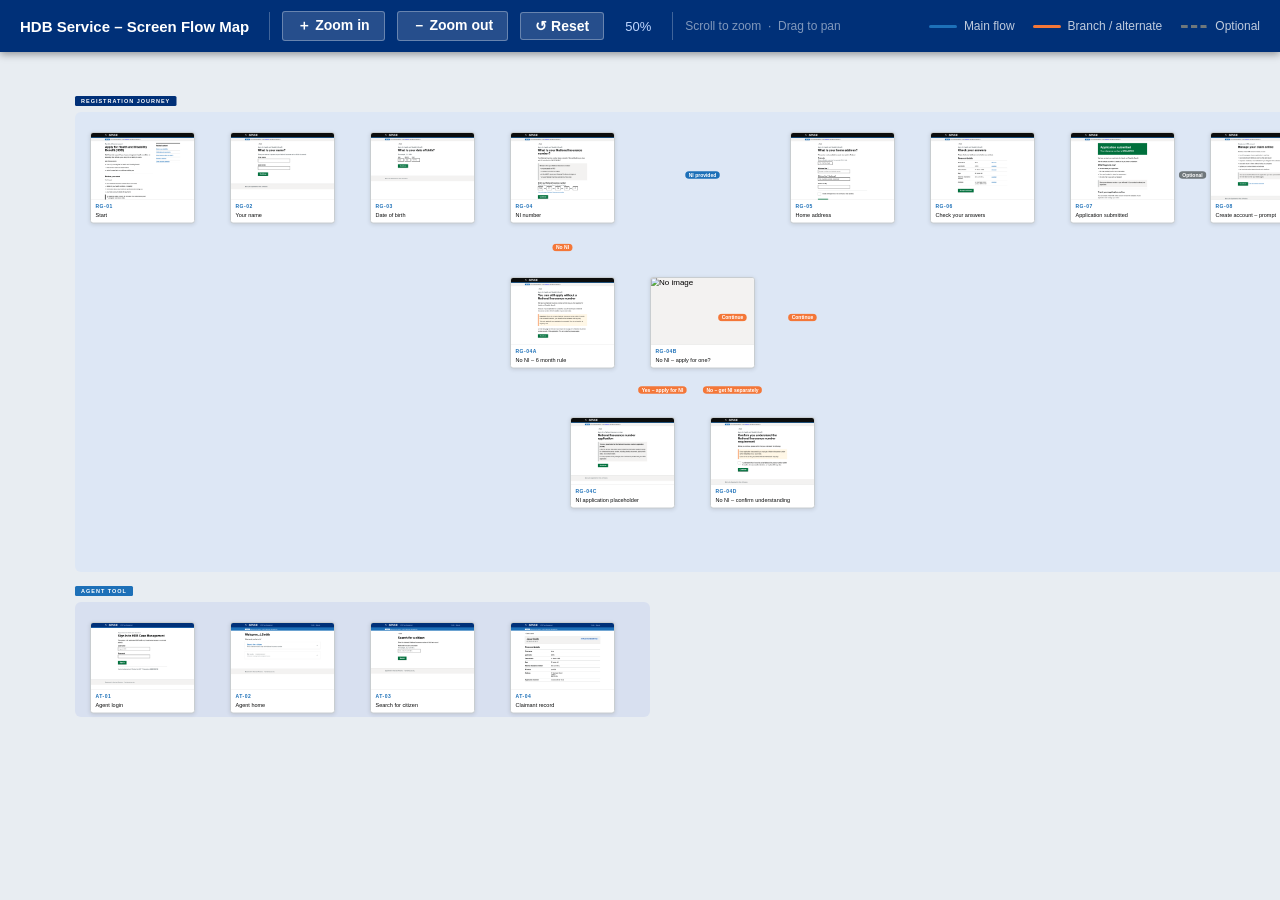
==== flow-map.html @ 58eadb7f "Add interactive screen flow map with zoom and pan" ====
<!DOCTYPE html>
<html lang="en">
<head>
<meta charset="UTF-8">
<title>HDB Service – Screen Flow Map</title>
<style>
* { box-sizing: border-box; margin: 0; padding: 0; }
body { background: #e8edf2; font-family: 'Segoe UI', Arial, sans-serif; overflow: hidden; height: 100vh; }

#toolbar {
  position: fixed; top: 0; left: 0; right: 0; z-index: 100;
  background: #003078; color: white; padding: 8px 20px;
  display: flex; align-items: center; gap: 12px;
  box-shadow: 0 2px 8px rgba(0,0,0,0.4); height: 52px;
}
#toolbar h1 { font-size: 15px; font-weight: 700; color: white; margin-right: 8px; white-space: nowrap; }
.tb-sep { width: 1px; height: 28px; background: rgba(255,255,255,0.25); flex-shrink: 0; }
.tb-btn {
  background: rgba(255,255,255,0.15); color: white; border: 1px solid rgba(255,255,255,0.3);
  padding: 5px 14px; font-size: 14px; font-weight: 700; cursor: pointer; border-radius: 3px;
  white-space: nowrap;
}
.tb-btn:hover { background: rgba(255,255,255,0.28); }
#zoom-level { font-size: 13px; color: #bfd7ff; min-width: 44px; text-align: center; }
.tb-hint { font-size: 12px; color: rgba(255,255,255,0.5); white-space: nowrap; }
#legend { display: flex; align-items: center; gap: 18px; margin-left: auto; flex-shrink: 0; }
.leg { display: flex; align-items: center; gap: 7px; font-size: 12px; color: rgba(255,255,255,0.75); white-space: nowrap; }
.leg-line { width: 28px; height: 3px; border-radius: 2px; }

#viewport {
  position: fixed; top: 52px; left: 0; right: 0; bottom: 0;
  overflow: hidden; cursor: grab; user-select: none;
}
#viewport.dragging { cursor: grabbing; }
#canvas { position: absolute; transform-origin: 0 0; }

.section-bg {
  position: absolute; border-radius: 12px;
}
.section-label {
  position: absolute; font-size: 11px; font-weight: 700;
  text-transform: uppercase; letter-spacing: 2px;
  color: white; padding: 4px 12px; border-radius: 3px;
}

.card {
  position: absolute; width: 210px;
  background: white; border: 2px solid #c8cdd0; border-radius: 6px;
  overflow: hidden; box-shadow: 0 2px 8px rgba(0,0,0,0.12);
  transition: border-color 0.15s, box-shadow 0.15s;
}
.card:hover { border-color: #1d70b8; box-shadow: 0 4px 20px rgba(29,112,184,0.3); z-index: 20; }
.card img {
  width: 100%; height: 134px;
  object-fit: cover; object-position: top; display: block;
  border-bottom: 1px solid #e8e8e8; background: #f3f2f1;
}
.card-label { padding: 7px 9px; }
.card-code { font-size: 10px; font-weight: 700; color: #1d70b8; text-transform: uppercase; letter-spacing: 1px; display: block; margin-bottom: 2px; }
.card-name { font-size: 11px; color: #0b0c0c; line-height: 1.35; }

.arrow-tag {
  position: absolute; font-size: 10px; font-weight: 700; color: white;
  padding: 2px 7px; border-radius: 10px; white-space: nowrap;
  pointer-events: none; transform: translate(-50%, -50%);
}
</style>
</head>
<body>

<div id="toolbar">
  <h1>HDB Service – Screen Flow Map</h1>
  <div class="tb-sep"></div>
  <button class="tb-btn" onclick="adjustZoom(0.12)">＋ Zoom in</button>
  <button class="tb-btn" onclick="adjustZoom(-0.12)">－ Zoom out</button>
  <button class="tb-btn" onclick="resetView()">↺ Reset</button>
  <span id="zoom-level">50%</span>
  <div class="tb-sep"></div>
  <span class="tb-hint">Scroll to zoom &nbsp;·&nbsp; Drag to pan</span>
  <div id="legend">
    <div class="leg"><div class="leg-line" style="background:#1d70b8"></div> Main flow</div>
    <div class="leg"><div class="leg-line" style="background:#f47738"></div> Branch / alternate</div>
    <div class="leg"><div class="leg-line" style="border-top:3px dashed #6f777b; height:0; width:28px"></div> Optional</div>
  </div>
</div>

<div id="viewport">
  <div id="canvas">
    <svg id="svg" style="position:absolute;top:0;left:0;overflow:visible;pointer-events:none;">
      <defs>
        <marker id="m-blue"   markerWidth="9" markerHeight="9" refX="7" refY="3.5" orient="auto"><path d="M0,0 L0,7 L9,3.5 z" fill="#1d70b8"/></marker>
        <marker id="m-orange" markerWidth="9" markerHeight="9" refX="7" refY="3.5" orient="auto"><path d="M0,0 L0,7 L9,3.5 z" fill="#f47738"/></marker>
        <marker id="m-grey"   markerWidth="9" markerHeight="9" refX="7" refY="3.5" orient="auto"><path d="M0,0 L0,7 L9,3.5 z" fill="#6f777b"/></marker>
      </defs>
    </svg>
  </div>
</div>

<script>
// ── Card dimensions ───────────────────────────────────────────────
const CW = 210, CH = 172;

// ── Screen definitions ────────────────────────────────────────────
// file: exact filename stem (code + ' – ' + label)
const S = {
  'RG-01':  { x:60,   y:100,  file:'RG-01 – Start',                          code:'RG-01',  name:'Start' },
  'RG-02':  { x:340,  y:100,  file:'RG-02 – Your name',                      code:'RG-02',  name:'Your name' },
  'RG-03':  { x:620,  y:100,  file:'RG-03 – Date of birth',                  code:'RG-03',  name:'Date of birth' },
  'RG-04':  { x:900,  y:100,  file:'RG-04 – NI number',                      code:'RG-04',  name:'NI number' },
  'RG-05':  { x:1460, y:100,  file:'RG-05 – Home address',                   code:'RG-05',  name:'Home address' },
  'RG-06':  { x:1740, y:100,  file:'RG-06 – Check your answers',             code:'RG-06',  name:'Check your answers' },
  'RG-07':  { x:2020, y:100,  file:'RG-07 – Application submitted',          code:'RG-07',  name:'Application submitted' },
  'RG-08':  { x:2300, y:100,  file:'RG-08 – Create account – prompt',        code:'RG-08',  name:'Create account – prompt' },
  'RG-09':  { x:2580, y:100,  file:'RG-09 – Create account – email',         code:'RG-09',  name:'Create account – email' },
  'RG-10':  { x:2860, y:100,  file:'RG-10 – Create account – password',      code:'RG-10',  name:'Create account – password' },
  'RG-11':  { x:3140, y:100,  file:'RG-11 – Create account – passkey',       code:'RG-11',  name:'Create account – passkey' },
  'RG-12':  { x:3420, y:100,  file:'RG-12 – Account created',                code:'RG-12',  name:'Account created' },
  // No NI branch
  'RG-04a': { x:900,  y:390,  file:'RG-04a – No NI – 6 month rule',          code:'RG-04a', name:'No NI – 6 month rule' },
  'RG-04b': { x:1180, y:390,  file:'RG-04b – No NI – apply for one?',        code:'RG-04b', name:'No NI – apply for one?' },
  'RG-04c': { x:1020, y:670,  file:'RG-04c – NI application placeholder',    code:'RG-04c', name:'NI application placeholder' },
  'RG-04d': { x:1300, y:670,  file:'RG-04d – No NI – confirm understanding', code:'RG-04d', name:'No NI – confirm understanding' },
  // Agent tool
  'AT-01':  { x:60,   y:1080, file:'AT-01 – Agent login',                    code:'AT-01',  name:'Agent login' },
  'AT-02':  { x:340,  y:1080, file:'AT-02 – Agent home',                     code:'AT-02',  name:'Agent home' },
  'AT-03':  { x:620,  y:1080, file:'AT-03 – Search for citizen',             code:'AT-03',  name:'Search for citizen' },
  'AT-04':  { x:900,  y:1080, file:'AT-04 – Claimant record',                code:'AT-04',  name:'Claimant record' },
};

// ── Arrows [from, to, type, label] ────────────────────────────────
// type: 'main' | 'branch' | 'optional'
const ARROWS = [
  ['RG-01','RG-02','main'],
  ['RG-02','RG-03','main'],
  ['RG-03','RG-04','main'],
  ['RG-04','RG-05','main','NI provided'],
  ['RG-05','RG-06','main'],
  ['RG-06','RG-07','main'],
  ['RG-07','RG-08','optional','Optional'],
  ['RG-08','RG-09','main'],
  ['RG-09','RG-10','main'],
  ['RG-10','RG-11','main'],
  ['RG-11','RG-12','main'],
  ['RG-11','RG-12','optional','Skip passkey'],
  // No NI branch
  ['RG-04','RG-04a','branch','No NI'],
  ['RG-04a','RG-04b','branch'],
  ['RG-04b','RG-04c','branch','Yes – apply for NI'],
  ['RG-04b','RG-04d','branch','No – get NI separately'],
  ['RG-04c','RG-05','branch','Continue'],
  ['RG-04d','RG-05','branch','Continue'],
  // Agent tool
  ['AT-01','AT-02','main'],
  ['AT-02','AT-03','main'],
  ['AT-03','AT-04','main'],
];

// ── Build canvas ──────────────────────────────────────────────────
const canvas = document.getElementById('canvas');
const svg    = document.getElementById('svg');

// Section backgrounds
function sectionBg(x, y, w, h, col, opacity) {
  const d = document.createElement('div');
  d.className = 'section-bg';
  d.style.cssText = `left:${x}px;top:${y}px;width:${w}px;height:${h}px;background:${col};opacity:${opacity}`;
  canvas.appendChild(d);
}
sectionBg(30, 60, 3660, 920, '#dde7f5', 1);
sectionBg(30, 1040, 1150, 230, '#d8e0f0', 1);

// Section labels
function sectionLabel(x, y, text, bg) {
  const d = document.createElement('div');
  d.className = 'section-label';
  d.style.cssText = `left:${x}px;top:${y}px;background:${bg}`;
  d.textContent = text;
  canvas.appendChild(d);
}
sectionLabel(30, 28, 'Registration Journey', '#003078');
sectionLabel(30, 1008, 'Agent Tool', '#1d70b8');

// Screen cards
Object.values(S).forEach(s => {
  const card = document.createElement('div');
  card.className = 'card';
  card.style.cssText = `left:${s.x}px;top:${s.y}px`;
  card.innerHTML = `
    <img src="screens/${s.file}.png" alt="${s.code}"
         onerror="this.style.cssText='height:134px;background:#f3f2f1;display:flex;align-items:center;justify-content:center';this.alt='No image'">
    <div class="card-label">
      <span class="card-code">${s.code}</span>
      <span class="card-name">${s.name}</span>
    </div>`;
  canvas.appendChild(card);
});

// ── Arrows ────────────────────────────────────────────────────────
function edge(id, side) {
  const s = S[id];
  switch(side) {
    case 'r': return [s.x + CW,     s.y + CH/2];
    case 'l': return [s.x,          s.y + CH/2];
    case 'b': return [s.x + CW/2,   s.y + CH  ];
    case 't': return [s.x + CW/2,   s.y       ];
  }
}

function bestEdges(a, b) {
  const sa = S[a], sb = S[b];
  const dx = (sb.x + CW/2) - (sa.x + CW/2);
  const dy = (sb.y + CH/2) - (sa.y + CH/2);
  if (Math.abs(dx) >= Math.abs(dy)) {
    return dx >= 0 ? [edge(a,'r'), edge(b,'l')] : [edge(a,'l'), edge(b,'r')];
  } else {
    return dy >= 0 ? [edge(a,'b'), edge(b,'t')] : [edge(a,'t'), edge(b,'b')];
  }
}

function drawArrow(fromId, toId, type, label) {
  const col    = type === 'main' ? '#1d70b8' : type === 'branch' ? '#f47738' : '#6f777b';
  const marker = type === 'main' ? 'm-blue'  : type === 'branch' ? 'm-orange' : 'm-grey';
  const dash   = type === 'main' ? 'none' : '7,4';
  const sw     = type === 'main' ? 2.5 : 2;

  const [[x1,y1],[x2,y2]] = bestEdges(fromId, toId);
  const adx = x2-x1, ady = y2-y1;
  let cpx1,cpy1,cpx2,cpy2;
  if (Math.abs(adx) >= Math.abs(ady)) {
    const off = Math.abs(adx)*0.45;
    cpx1=x1+(adx>0?off:-off); cpy1=y1;
    cpx2=x2-(adx>0?off:-off); cpy2=y2;
  } else {
    const off = Math.abs(ady)*0.45;
    cpx1=x1; cpy1=y1+(ady>0?off:-off);
    cpx2=x2; cpy2=y2-(ady>0?off:-off);
  }

  const path = document.createElementNS('http://www.w3.org/2000/svg','path');
  path.setAttribute('d',`M${x1},${y1} C${cpx1},${cpy1} ${cpx2},${cpy2} ${x2},${y2}`);
  path.setAttribute('stroke', col);
  path.setAttribute('stroke-width', sw);
  path.setAttribute('stroke-dasharray', dash);
  path.setAttribute('fill','none');
  path.setAttribute('marker-end',`url(#${marker})`);
  svg.appendChild(path);

  if (label) {
    const mx = (x1+x2)/2 + (cpx1+cpx2)/2;
    const my = (y1+y2)/2 + (cpy1+cpy2)/2;
    const tag = document.createElement('div');
    tag.className = 'arrow-tag';
    tag.style.cssText = `left:${mx/2}px;top:${my/2}px;background:${col}`;
    tag.textContent = label;
    canvas.appendChild(tag);
  }
}

ARROWS.forEach(([f,t,type,lbl]) => drawArrow(f,t,type,lbl));

// Size the SVG
const maxX = Math.max(...Object.values(S).map(s => s.x + CW)) + 80;
const maxY = Math.max(...Object.values(S).map(s => s.y + CH)) + 80;
svg.setAttribute('width', maxX); svg.setAttribute('height', maxY);
canvas.style.width  = maxX + 'px';
canvas.style.height = maxY + 'px';

// ── Pan & Zoom ────────────────────────────────────────────────────
const vp = document.getElementById('viewport');
let scale=0.5, tx=60, ty=30, dragging=false, lx=0, ly=0;

function applyT() {
  canvas.style.transform = `translate(${tx}px,${ty}px) scale(${scale})`;
  document.getElementById('zoom-level').textContent = Math.round(scale*100)+'%';
}
function adjustZoom(d) {
  scale = Math.min(2.5, Math.max(0.1, scale+d));
  applyT();
}
function resetView() { scale=0.5; tx=60; ty=30; applyT(); }

vp.addEventListener('wheel', e => {
  e.preventDefault();
  const d = e.deltaY > 0 ? -0.1 : 0.1;
  const r = vp.getBoundingClientRect();
  const mx = e.clientX-r.left, my = e.clientY-r.top;
  const ns = Math.min(2.5, Math.max(0.1, scale+d));
  tx = mx - (mx-tx)*(ns/scale);
  ty = my - (my-ty)*(ns/scale);
  scale = ns; applyT();
}, {passive:false});

vp.addEventListener('mousedown', e => { dragging=true; lx=e.clientX; ly=e.clientY; vp.classList.add('dragging'); });
window.addEventListener('mousemove', e => { if(!dragging) return; tx+=e.clientX-lx; ty+=e.clientY-ly; lx=e.clientX; ly=e.clientY; applyT(); });
window.addEventListener('mouseup', () => { dragging=false; vp.classList.remove('dragging'); });

applyT();
</script>
</body>
</html>
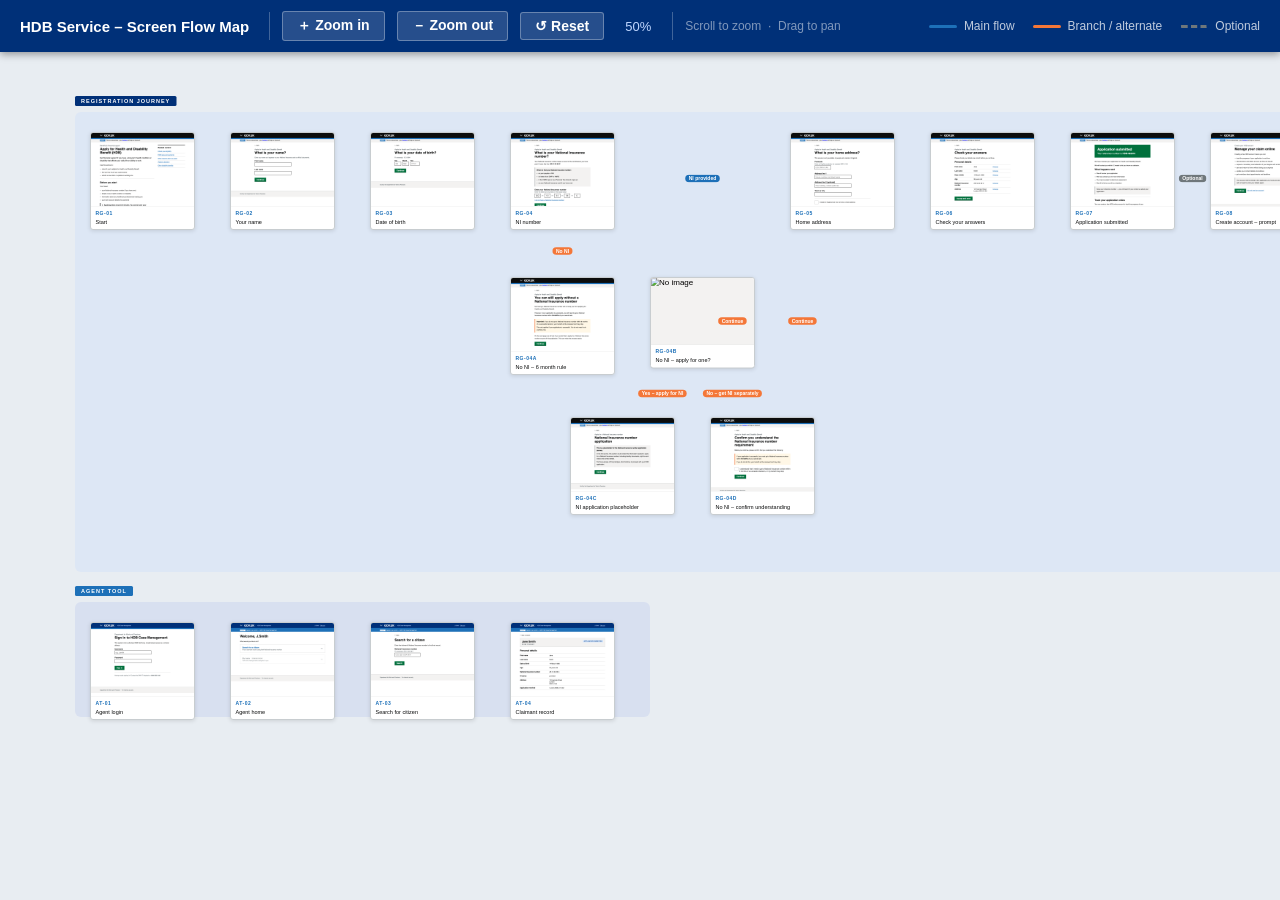
==== commit 318d486a: "Fix screenshots to viewport size so full screen is visible in flow map" ====
--- a/flow-map.html
+++ b/flow-map.html
@@ -51,7 +51,7 @@
 }
 .card:hover { border-color: #1d70b8; box-shadow: 0 4px 20px rgba(29,112,184,0.3); z-index: 20; }
 .card img {
-  width: 100%; height: 134px;
+  width: 100%; height: 147px;
   object-fit: cover; object-position: top; display: block;
   border-bottom: 1px solid #e8e8e8; background: #f3f2f1;
 }
@@ -98,7 +98,7 @@
 
 <script>
 // ── Card dimensions ───────────────────────────────────────────────
-const CW = 210, CH = 172;
+const CW = 210, CH = 185;
 
 // ── Screen definitions ────────────────────────────────────────────
 // file: exact filename stem (code + ' – ' + label)
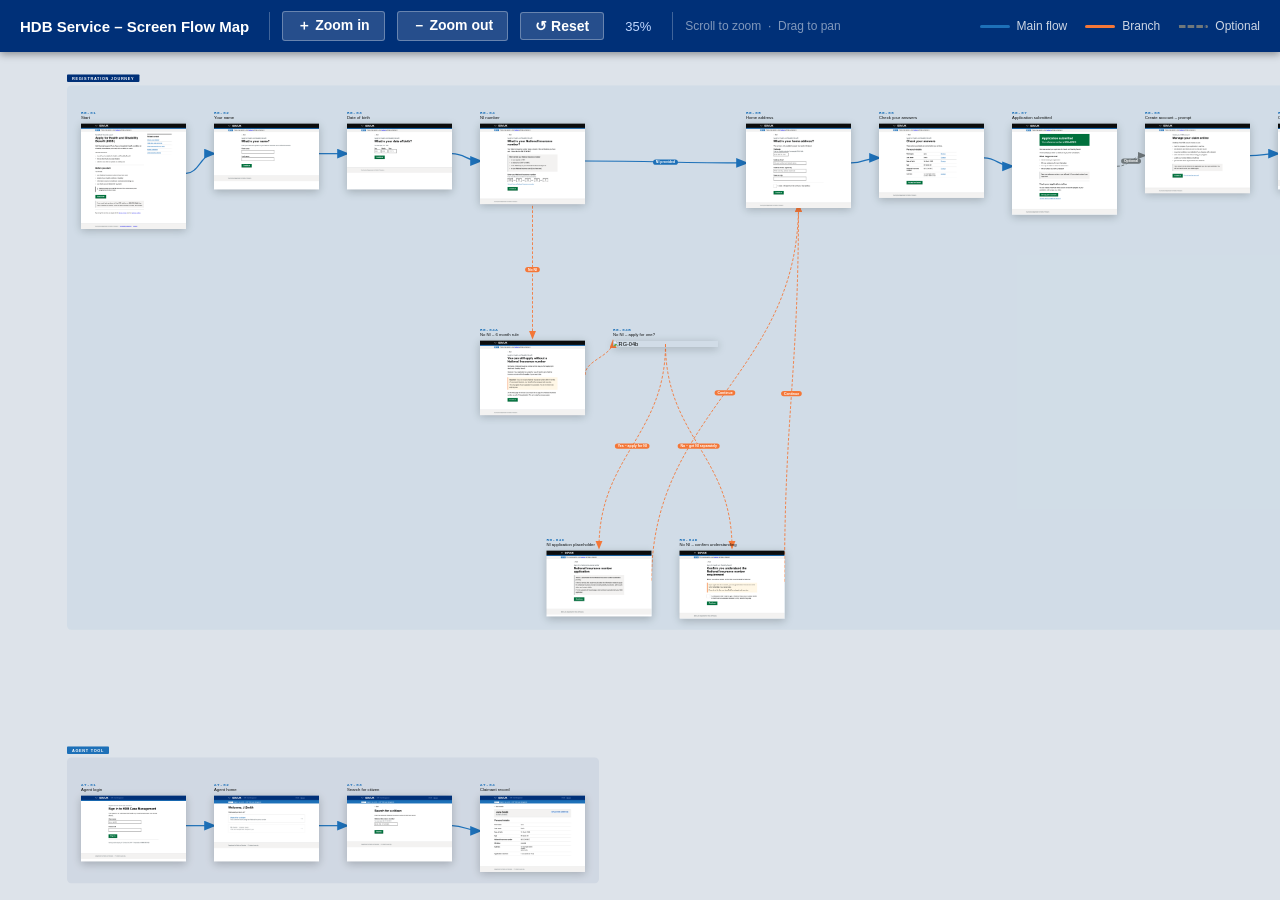
==== commit b4b91fb3: "Redesign flow map: full-page screenshots, no card borders, code label above image, thicker arrows" ====
--- a/flow-map.html
+++ b/flow-map.html
@@ -5,27 +5,29 @@
 <title>HDB Service – Screen Flow Map</title>
 <style>
 * { box-sizing: border-box; margin: 0; padding: 0; }
-body { background: #e8edf2; font-family: 'Segoe UI', Arial, sans-serif; overflow: hidden; height: 100vh; }
+body { background: #dde3ea; font-family: 'Segoe UI', Arial, sans-serif; overflow: hidden; height: 100vh; }
 
 #toolbar {
   position: fixed; top: 0; left: 0; right: 0; z-index: 100;
   background: #003078; color: white; padding: 8px 20px;
-  display: flex; align-items: center; gap: 12px;
-  box-shadow: 0 2px 8px rgba(0,0,0,0.4); height: 52px;
+  display: flex; align-items: center; gap: 12px; height: 52px;
+  box-shadow: 0 2px 8px rgba(0,0,0,0.4);
 }
 #toolbar h1 { font-size: 15px; font-weight: 700; color: white; margin-right: 8px; white-space: nowrap; }
 .tb-sep { width: 1px; height: 28px; background: rgba(255,255,255,0.25); flex-shrink: 0; }
 .tb-btn {
-  background: rgba(255,255,255,0.15); color: white; border: 1px solid rgba(255,255,255,0.3);
-  padding: 5px 14px; font-size: 14px; font-weight: 700; cursor: pointer; border-radius: 3px;
-  white-space: nowrap;
+  background: rgba(255,255,255,0.15); color: white;
+  border: 1px solid rgba(255,255,255,0.3);
+  padding: 5px 14px; font-size: 14px; font-weight: 700;
+  cursor: pointer; border-radius: 3px; white-space: nowrap;
 }
 .tb-btn:hover { background: rgba(255,255,255,0.28); }
-#zoom-level { font-size: 13px; color: #bfd7ff; min-width: 44px; text-align: center; }
+#zoom-level { font-size: 13px; color: #bfd7ff; min-width: 44px; text-align:center; }
 .tb-hint { font-size: 12px; color: rgba(255,255,255,0.5); white-space: nowrap; }
+
 #legend { display: flex; align-items: center; gap: 18px; margin-left: auto; flex-shrink: 0; }
-.leg { display: flex; align-items: center; gap: 7px; font-size: 12px; color: rgba(255,255,255,0.75); white-space: nowrap; }
-.leg-line { width: 28px; height: 3px; border-radius: 2px; }
+.leg { display: flex; align-items: center; gap: 7px; font-size: 12px; color: rgba(255,255,255,0.8); white-space: nowrap; }
+.leg-line { width: 30px; height: 3px; border-radius: 2px; }
 
 #viewport {
   position: fixed; top: 52px; left: 0; right: 0; bottom: 0;
@@ -34,35 +36,44 @@
 #viewport.dragging { cursor: grabbing; }
 #canvas { position: absolute; transform-origin: 0 0; }
 
-.section-bg {
-  position: absolute; border-radius: 12px;
-}
+/* SVG arrows sit behind screens */
+#svg-arrows { position: absolute; top: 0; left: 0; pointer-events: none; overflow: visible; }
+
+/* Section labels */
 .section-label {
   position: absolute; font-size: 11px; font-weight: 700;
   text-transform: uppercase; letter-spacing: 2px;
-  color: white; padding: 4px 12px; border-radius: 3px;
-}
-
-.card {
-  position: absolute; width: 210px;
-  background: white; border: 2px solid #c8cdd0; border-radius: 6px;
-  overflow: hidden; box-shadow: 0 2px 8px rgba(0,0,0,0.12);
-  transition: border-color 0.15s, box-shadow 0.15s;
-}
-.card:hover { border-color: #1d70b8; box-shadow: 0 4px 20px rgba(29,112,184,0.3); z-index: 20; }
-.card img {
-  width: 100%; height: 147px;
-  object-fit: cover; object-position: top; display: block;
-  border-bottom: 1px solid #e8e8e8; background: #f3f2f1;
-}
-.card-label { padding: 7px 9px; }
-.card-code { font-size: 10px; font-weight: 700; color: #1d70b8; text-transform: uppercase; letter-spacing: 1px; display: block; margin-bottom: 2px; }
-.card-name { font-size: 11px; color: #0b0c0c; line-height: 1.35; }
-
+  color: white; padding: 5px 14px; border-radius: 3px;
+  white-space: nowrap;
+}
+
+/* Screen: just label + image, no border */
+.screen-wrap { position: absolute; }
+
+.screen-label {
+  margin-bottom: 8px;
+}
+.screen-code {
+  display: block; font-size: 12px; font-weight: 700;
+  color: #1d70b8; text-transform: uppercase; letter-spacing: 1.5px;
+  font-family: 'Courier New', monospace; line-height: 1.3;
+}
+.screen-name {
+  display: block; font-size: 12px; color: #0b0c0c; line-height: 1.3;
+}
+
+.screen-wrap img {
+  width: 300px; height: auto; display: block;
+  box-shadow: 0 6px 24px rgba(0,0,0,0.22);
+}
+
+/* Arrow label tags */
 .arrow-tag {
-  position: absolute; font-size: 10px; font-weight: 700; color: white;
-  padding: 2px 7px; border-radius: 10px; white-space: nowrap;
-  pointer-events: none; transform: translate(-50%, -50%);
+  position: absolute;
+  font-size: 10px; font-weight: 700; color: white;
+  padding: 2px 8px; border-radius: 10px;
+  white-space: nowrap; pointer-events: none;
+  transform: translate(-50%, -50%);
 }
 </style>
 </head>
@@ -78,58 +89,60 @@
   <div class="tb-sep"></div>
   <span class="tb-hint">Scroll to zoom &nbsp;·&nbsp; Drag to pan</span>
   <div id="legend">
-    <div class="leg"><div class="leg-line" style="background:#1d70b8"></div> Main flow</div>
-    <div class="leg"><div class="leg-line" style="background:#f47738"></div> Branch / alternate</div>
-    <div class="leg"><div class="leg-line" style="border-top:3px dashed #6f777b; height:0; width:28px"></div> Optional</div>
+    <div class="leg"><div class="leg-line" style="background:#1d70b8"></div>Main flow</div>
+    <div class="leg"><div class="leg-line" style="background:#f47738"></div>Branch</div>
+    <div class="leg"><div class="leg-line" style="border-top:3px dashed #6f777b;height:0;width:30px"></div>Optional</div>
   </div>
 </div>
 
 <div id="viewport">
   <div id="canvas">
-    <svg id="svg" style="position:absolute;top:0;left:0;overflow:visible;pointer-events:none;">
-      <defs>
-        <marker id="m-blue"   markerWidth="9" markerHeight="9" refX="7" refY="3.5" orient="auto"><path d="M0,0 L0,7 L9,3.5 z" fill="#1d70b8"/></marker>
-        <marker id="m-orange" markerWidth="9" markerHeight="9" refX="7" refY="3.5" orient="auto"><path d="M0,0 L0,7 L9,3.5 z" fill="#f47738"/></marker>
-        <marker id="m-grey"   markerWidth="9" markerHeight="9" refX="7" refY="3.5" orient="auto"><path d="M0,0 L0,7 L9,3.5 z" fill="#6f777b"/></marker>
-      </defs>
-    </svg>
+    <svg id="svg-arrows"><defs>
+      <marker id="m-blue"   markerWidth="10" markerHeight="10" refX="8" refY="4" orient="auto"><path d="M0,0 L0,8 L10,4 z" fill="#1d70b8"/></marker>
+      <marker id="m-orange" markerWidth="10" markerHeight="10" refX="8" refY="4" orient="auto"><path d="M0,0 L0,8 L10,4 z" fill="#f47738"/></marker>
+      <marker id="m-grey"   markerWidth="10" markerHeight="10" refX="8" refY="4" orient="auto"><path d="M0,0 L0,8 L10,4 z" fill="#6f777b"/></marker>
+    </defs></svg>
   </div>
 </div>
 
 <script>
-// ── Card dimensions ───────────────────────────────────────────────
-const CW = 210, CH = 185;
-
-// ── Screen definitions ────────────────────────────────────────────
-// file: exact filename stem (code + ' – ' + label)
-const S = {
-  'RG-01':  { x:60,   y:100,  file:'RG-01 – Start',                          code:'RG-01',  name:'Start' },
-  'RG-02':  { x:340,  y:100,  file:'RG-02 – Your name',                      code:'RG-02',  name:'Your name' },
-  'RG-03':  { x:620,  y:100,  file:'RG-03 – Date of birth',                  code:'RG-03',  name:'Date of birth' },
-  'RG-04':  { x:900,  y:100,  file:'RG-04 – NI number',                      code:'RG-04',  name:'NI number' },
-  'RG-05':  { x:1460, y:100,  file:'RG-05 – Home address',                   code:'RG-05',  name:'Home address' },
-  'RG-06':  { x:1740, y:100,  file:'RG-06 – Check your answers',             code:'RG-06',  name:'Check your answers' },
-  'RG-07':  { x:2020, y:100,  file:'RG-07 – Application submitted',          code:'RG-07',  name:'Application submitted' },
-  'RG-08':  { x:2300, y:100,  file:'RG-08 – Create account – prompt',        code:'RG-08',  name:'Create account – prompt' },
-  'RG-09':  { x:2580, y:100,  file:'RG-09 – Create account – email',         code:'RG-09',  name:'Create account – email' },
-  'RG-10':  { x:2860, y:100,  file:'RG-10 – Create account – password',      code:'RG-10',  name:'Create account – password' },
-  'RG-11':  { x:3140, y:100,  file:'RG-11 – Create account – passkey',       code:'RG-11',  name:'Create account – passkey' },
-  'RG-12':  { x:3420, y:100,  file:'RG-12 – Account created',                code:'RG-12',  name:'Account created' },
-  // No NI branch
-  'RG-04a': { x:900,  y:390,  file:'RG-04a – No NI – 6 month rule',          code:'RG-04a', name:'No NI – 6 month rule' },
-  'RG-04b': { x:1180, y:390,  file:'RG-04b – No NI – apply for one?',        code:'RG-04b', name:'No NI – apply for one?' },
-  'RG-04c': { x:1020, y:670,  file:'RG-04c – NI application placeholder',    code:'RG-04c', name:'NI application placeholder' },
-  'RG-04d': { x:1300, y:670,  file:'RG-04d – No NI – confirm understanding', code:'RG-04d', name:'No NI – confirm understanding' },
+const IMG_W = 300; // display width of every image
+
+// ── Screen definitions ──────────────────────────────────────────
+// x, y = top-left of the label (image starts below label)
+// file = filename stem inside /screens/
+const SCREENS = [
+  // Registration – main flow
+  { id:'RG-01',  code:'RG-01',  name:'Start',                        file:'RG-01 – Start',                          x:60,   y:80   },
+  { id:'RG-02',  code:'RG-02',  name:'Your name',                    file:'RG-02 – Your name',                      x:440,  y:80   },
+  { id:'RG-03',  code:'RG-03',  name:'Date of birth',                file:'RG-03 – Date of birth',                  x:820,  y:80   },
+  { id:'RG-04',  code:'RG-04',  name:'NI number',                    file:'RG-04 – NI number',                      x:1200, y:80   },
+  { id:'RG-05',  code:'RG-05',  name:'Home address',                 file:'RG-05 – Home address',                   x:1960, y:80   },
+  { id:'RG-06',  code:'RG-06',  name:'Check your answers',           file:'RG-06 – Check your answers',             x:2340, y:80   },
+  { id:'RG-07',  code:'RG-07',  name:'Application submitted',        file:'RG-07 – Application submitted',          x:2720, y:80   },
+  { id:'RG-08',  code:'RG-08',  name:'Create account – prompt',      file:'RG-08 – Create account – prompt',        x:3100, y:80   },
+  { id:'RG-09',  code:'RG-09',  name:'Create account – email',       file:'RG-09 – Create account – email',         x:3480, y:80   },
+  { id:'RG-10',  code:'RG-10',  name:'Create account – password',    file:'RG-10 – Create account – password',      x:3860, y:80   },
+  { id:'RG-11',  code:'RG-11',  name:'Create account – passkey',     file:'RG-11 – Create account – passkey',       x:4240, y:80   },
+  { id:'RG-12',  code:'RG-12',  name:'Account created',              file:'RG-12 – Account created',                x:4620, y:80   },
+  // No NI branch – row 1
+  { id:'RG-04a', code:'RG-04a', name:'No NI – 6 month rule',         file:'RG-04a – No NI – 6 month rule',          x:1200, y:700  },
+  { id:'RG-04b', code:'RG-04b', name:'No NI – apply for one?',       file:'RG-04b – No NI – apply for one?',        x:1580, y:700  },
+  // No NI branch – row 2
+  { id:'RG-04c', code:'RG-04c', name:'NI application placeholder',   file:'RG-04c – NI application placeholder',    x:1390, y:1300 },
+  { id:'RG-04d', code:'RG-04d', name:'No NI – confirm understanding',file:'RG-04d – No NI – confirm understanding', x:1770, y:1300 },
   // Agent tool
-  'AT-01':  { x:60,   y:1080, file:'AT-01 – Agent login',                    code:'AT-01',  name:'Agent login' },
-  'AT-02':  { x:340,  y:1080, file:'AT-02 – Agent home',                     code:'AT-02',  name:'Agent home' },
-  'AT-03':  { x:620,  y:1080, file:'AT-03 – Search for citizen',             code:'AT-03',  name:'Search for citizen' },
-  'AT-04':  { x:900,  y:1080, file:'AT-04 – Claimant record',                code:'AT-04',  name:'Claimant record' },
-};
-
-// ── Arrows [from, to, type, label] ────────────────────────────────
-// type: 'main' | 'branch' | 'optional'
+  { id:'AT-01',  code:'AT-01',  name:'Agent login',                  file:'AT-01 – Agent login',                    x:60,   y:2000 },
+  { id:'AT-02',  code:'AT-02',  name:'Agent home',                   file:'AT-02 – Agent home',                     x:440,  y:2000 },
+  { id:'AT-03',  code:'AT-03',  name:'Search for citizen',           file:'AT-03 – Search for citizen',             x:820,  y:2000 },
+  { id:'AT-04',  code:'AT-04',  name:'Claimant record',              file:'AT-04 – Claimant record',                x:1200, y:2000 },
+];
+
+// ── Arrow definitions ───────────────────────────────────────────
+// [fromId, toId, type, label, fromEdge, toEdge]
+// fromEdge/toEdge: 'l','r','t','b' — omit to auto-pick
 const ARROWS = [
+  // Main registration flow
   ['RG-01','RG-02','main'],
   ['RG-02','RG-03','main'],
   ['RG-03','RG-04','main'],
@@ -143,155 +156,208 @@
   ['RG-11','RG-12','main'],
   ['RG-11','RG-12','optional','Skip passkey'],
   // No NI branch
-  ['RG-04','RG-04a','branch','No NI'],
+  ['RG-04','RG-04a','branch','No NI','b','t'],
   ['RG-04a','RG-04b','branch'],
-  ['RG-04b','RG-04c','branch','Yes – apply for NI'],
-  ['RG-04b','RG-04d','branch','No – get NI separately'],
-  ['RG-04c','RG-05','branch','Continue'],
-  ['RG-04d','RG-05','branch','Continue'],
+  ['RG-04b','RG-04c','branch','Yes – apply for NI','b','t'],
+  ['RG-04b','RG-04d','branch','No – get NI separately','b','t'],
+  ['RG-04c','RG-05','branch','Continue','r','b'],
+  ['RG-04d','RG-05','branch','Continue','r','b'],
   // Agent tool
   ['AT-01','AT-02','main'],
   ['AT-02','AT-03','main'],
   ['AT-03','AT-04','main'],
 ];
 
-// ── Build canvas ──────────────────────────────────────────────────
+// ── Build DOM ───────────────────────────────────────────────────
 const canvas = document.getElementById('canvas');
-const svg    = document.getElementById('svg');
-
-// Section backgrounds
-function sectionBg(x, y, w, h, col, opacity) {
+const svgEl  = document.getElementById('svg-arrows');
+
+// Section backgrounds + labels
+function addBg(x, y, w, h, col) {
   const d = document.createElement('div');
-  d.className = 'section-bg';
-  d.style.cssText = `left:${x}px;top:${y}px;width:${w}px;height:${h}px;background:${col};opacity:${opacity}`;
-  canvas.appendChild(d);
-}
-sectionBg(30, 60, 3660, 920, '#dde7f5', 1);
-sectionBg(30, 1040, 1150, 230, '#d8e0f0', 1);
-
-// Section labels
-function sectionLabel(x, y, text, bg) {
+  d.style.cssText = `position:absolute;left:${x}px;top:${y}px;width:${w}px;height:${h}px;background:${col};border-radius:12px;`;
+  canvas.insertBefore(d, canvas.firstChild);
+}
+function addLabel(x, y, text, bg) {
   const d = document.createElement('div');
   d.className = 'section-label';
   d.style.cssText = `left:${x}px;top:${y}px;background:${bg}`;
   d.textContent = text;
   canvas.appendChild(d);
 }
-sectionLabel(30, 28, 'Registration Journey', '#003078');
-sectionLabel(30, 1008, 'Agent Tool', '#1d70b8');
-
-// Screen cards
-Object.values(S).forEach(s => {
-  const card = document.createElement('div');
-  card.className = 'card';
-  card.style.cssText = `left:${s.x}px;top:${s.y}px`;
-  card.innerHTML = `
-    <img src="screens/${s.file}.png" alt="${s.code}"
-         onerror="this.style.cssText='height:134px;background:#f3f2f1;display:flex;align-items:center;justify-content:center';this.alt='No image'">
-    <div class="card-label">
-      <span class="card-code">${s.code}</span>
-      <span class="card-name">${s.name}</span>
-    </div>`;
-  canvas.appendChild(card);
+
+// Screen wraps
+const screenMap = {};
+SCREENS.forEach(s => {
+  const wrap = document.createElement('div');
+  wrap.className = 'screen-wrap';
+  wrap.id = 'wrap-' + s.id;
+  wrap.style.cssText = `left:${s.x}px;top:${s.y}px`;
+  wrap.innerHTML = `
+    <div class="screen-label">
+      <span class="screen-code">${s.code}</span>
+      <span class="screen-name">${s.name}</span>
+    </div>
+    <img src="screens/${s.file}.png" alt="${s.code}" loading="lazy">`;
+  canvas.appendChild(wrap);
+  screenMap[s.id] = s;
 });
 
-// ── Arrows ────────────────────────────────────────────────────────
-function edge(id, side) {
-  const s = S[id];
+// ── Draw arrows after images load ───────────────────────────────
+function getLabelH(id) {
+  const el = document.getElementById('wrap-' + id);
+  return el.querySelector('.screen-label').offsetHeight;
+}
+function getImgH(id) {
+  const img = document.getElementById('wrap-' + id).querySelector('img');
+  if (img.naturalHeight && img.naturalWidth) {
+    return img.naturalHeight * (IMG_W / img.naturalWidth);
+  }
+  return img.offsetHeight || 400;
+}
+
+function getEdge(id, side) {
+  const s = screenMap[id];
+  const labelH = getLabelH(id);
+  const imgH   = getImgH(id);
+  const ix = s.x;            // image left
+  const iy = s.y + labelH;  // image top
   switch(side) {
-    case 'r': return [s.x + CW,     s.y + CH/2];
-    case 'l': return [s.x,          s.y + CH/2];
-    case 'b': return [s.x + CW/2,   s.y + CH  ];
-    case 't': return [s.x + CW/2,   s.y       ];
-  }
-}
-
-function bestEdges(a, b) {
-  const sa = S[a], sb = S[b];
-  const dx = (sb.x + CW/2) - (sa.x + CW/2);
-  const dy = (sb.y + CH/2) - (sa.y + CH/2);
-  if (Math.abs(dx) >= Math.abs(dy)) {
-    return dx >= 0 ? [edge(a,'r'), edge(b,'l')] : [edge(a,'l'), edge(b,'r')];
-  } else {
-    return dy >= 0 ? [edge(a,'b'), edge(b,'t')] : [edge(a,'t'), edge(b,'b')];
-  }
-}
-
-function drawArrow(fromId, toId, type, label) {
-  const col    = type === 'main' ? '#1d70b8' : type === 'branch' ? '#f47738' : '#6f777b';
-  const marker = type === 'main' ? 'm-blue'  : type === 'branch' ? 'm-orange' : 'm-grey';
-  const dash   = type === 'main' ? 'none' : '7,4';
-  const sw     = type === 'main' ? 2.5 : 2;
-
-  const [[x1,y1],[x2,y2]] = bestEdges(fromId, toId);
+    case 'l': return [ix,           iy + imgH/2];
+    case 'r': return [ix + IMG_W,   iy + imgH/2];
+    case 't': return [ix + IMG_W/2, iy];
+    case 'b': return [ix + IMG_W/2, iy + imgH];
+    default:  return [ix + IMG_W/2, iy + imgH/2];
+  }
+}
+
+function autoSides(fromId, toId) {
+  const f = screenMap[fromId], t = screenMap[toId];
+  const dx = (t.x + IMG_W/2) - (f.x + IMG_W/2);
+  const dy = (t.y) - (f.y);
+  if (Math.abs(dx) >= Math.abs(dy)) return dx >= 0 ? ['r','l'] : ['l','r'];
+  return dy >= 0 ? ['b','t'] : ['t','b'];
+}
+
+function drawArrow(fromId, toId, type, label, fromSide, toSide) {
+  const col    = type==='main' ? '#1d70b8' : type==='branch' ? '#f47738' : '#6f777b';
+  const marker = type==='main' ? 'm-blue'  : type==='branch' ? 'm-orange' : 'm-grey';
+  const dash   = type==='main' ? 'none' : '8,5';
+  const sw     = type==='main' ? 3.5 : 2.5;
+
+  const [fs, ts] = (fromSide && toSide) ? [fromSide, toSide] : autoSides(fromId, toId);
+  const [x1,y1] = getEdge(fromId, fs);
+  const [x2,y2] = getEdge(toId,   ts);
+
   const adx = x2-x1, ady = y2-y1;
   let cpx1,cpy1,cpx2,cpy2;
   if (Math.abs(adx) >= Math.abs(ady)) {
     const off = Math.abs(adx)*0.45;
-    cpx1=x1+(adx>0?off:-off); cpy1=y1;
-    cpx2=x2-(adx>0?off:-off); cpy2=y2;
+    cpx1=x1+(adx>=0?off:-off); cpy1=y1;
+    cpx2=x2-(adx>=0?off:-off); cpy2=y2;
   } else {
     const off = Math.abs(ady)*0.45;
-    cpx1=x1; cpy1=y1+(ady>0?off:-off);
-    cpx2=x2; cpy2=y2-(ady>0?off:-off);
+    cpx1=x1; cpy1=y1+(ady>=0?off:-off);
+    cpx2=x2; cpy2=y2-(ady>=0?off:-off);
   }
 
   const path = document.createElementNS('http://www.w3.org/2000/svg','path');
   path.setAttribute('d',`M${x1},${y1} C${cpx1},${cpy1} ${cpx2},${cpy2} ${x2},${y2}`);
-  path.setAttribute('stroke', col);
-  path.setAttribute('stroke-width', sw);
-  path.setAttribute('stroke-dasharray', dash);
+  path.setAttribute('stroke',col);
+  path.setAttribute('stroke-width',sw);
+  path.setAttribute('stroke-dasharray',dash);
   path.setAttribute('fill','none');
   path.setAttribute('marker-end',`url(#${marker})`);
-  svg.appendChild(path);
+  svgEl.appendChild(path);
 
   if (label) {
-    const mx = (x1+x2)/2 + (cpx1+cpx2)/2;
-    const my = (y1+y2)/2 + (cpy1+cpy2)/2;
+    const mx = (x1+cpx1+cpx2+x2)/4;
+    const my = (y1+cpy1+cpy2+y2)/4;
     const tag = document.createElement('div');
     tag.className = 'arrow-tag';
-    tag.style.cssText = `left:${mx/2}px;top:${my/2}px;background:${col}`;
+    tag.style.cssText = `left:${mx}px;top:${my}px;background:${col}`;
     tag.textContent = label;
     canvas.appendChild(tag);
   }
 }
 
-ARROWS.forEach(([f,t,type,lbl]) => drawArrow(f,t,type,lbl));
-
-// Size the SVG
-const maxX = Math.max(...Object.values(S).map(s => s.x + CW)) + 80;
-const maxY = Math.max(...Object.values(S).map(s => s.y + CH)) + 80;
-svg.setAttribute('width', maxX); svg.setAttribute('height', maxY);
-canvas.style.width  = maxX + 'px';
-canvas.style.height = maxY + 'px';
-
-// ── Pan & Zoom ────────────────────────────────────────────────────
+function addSections() {
+  // Work out extents from screen positions
+  const rgScreens = SCREENS.filter(s => s.id.startsWith('RG'));
+  const atScreens = SCREENS.filter(s => s.id.startsWith('AT'));
+  const pad = 40;
+
+  const rgMaxX = Math.max(...rgScreens.map(s => s.x)) + IMG_W + pad;
+  const rgMaxY = Math.max(...rgScreens.map(s => s.y + getLabelH(s.id) + getImgH(s.id))) + pad;
+  addBg(60-pad, 80-pad-30, rgMaxX-60+pad, rgMaxY-80+pad+30, 'rgba(29,112,184,0.06)');
+  addLabel(60-pad, 80-pad-30-32, 'Registration Journey', '#003078');
+
+  const atMaxX = Math.max(...atScreens.map(s => s.x)) + IMG_W + pad;
+  const atMaxY = Math.max(...atScreens.map(s => s.y + getLabelH(s.id) + getImgH(s.id))) + pad;
+  addBg(60-pad, atScreens[0].y-pad-30, atMaxX-60+pad, atMaxY-atScreens[0].y+pad+30, 'rgba(0,48,120,0.06)');
+  addLabel(60-pad, atScreens[0].y-pad-30-32, 'Agent Tool', '#1d70b8');
+
+  // SVG size
+  const maxX = Math.max(rgMaxX, atMaxX) + 100;
+  const maxY = atMaxY + 100;
+  svgEl.setAttribute('width', maxX);
+  svgEl.setAttribute('height', maxY);
+  canvas.style.width  = maxX + 'px';
+  canvas.style.height = maxY + 'px';
+}
+
+// Wait for all images to load, then draw
+window.addEventListener('load', () => {
+  const imgs = canvas.querySelectorAll('img');
+  let loaded = 0;
+  function onLoad() {
+    loaded++;
+    if (loaded >= imgs.length) {
+      addSections();
+      ARROWS.forEach(([f,t,type,lbl,fs,ts]) => drawArrow(f,t,type,lbl,fs,ts));
+    }
+  }
+  imgs.forEach(img => {
+    if (img.complete) onLoad();
+    else { img.addEventListener('load', onLoad); img.addEventListener('error', onLoad); }
+  });
+  if (imgs.length === 0) { addSections(); ARROWS.forEach(([f,t,type,lbl,fs,ts]) => drawArrow(f,t,type,lbl,fs,ts)); }
+});
+
+// ── Pan & Zoom ──────────────────────────────────────────────────
 const vp = document.getElementById('viewport');
-let scale=0.5, tx=60, ty=30, dragging=false, lx=0, ly=0;
+let scale=0.35, tx=60, ty=30, dragging=false, lx=0, ly=0;
 
 function applyT() {
   canvas.style.transform = `translate(${tx}px,${ty}px) scale(${scale})`;
   document.getElementById('zoom-level').textContent = Math.round(scale*100)+'%';
 }
 function adjustZoom(d) {
-  scale = Math.min(2.5, Math.max(0.1, scale+d));
+  scale = Math.min(3, Math.max(0.08, scale+d));
   applyT();
 }
-function resetView() { scale=0.5; tx=60; ty=30; applyT(); }
+function resetView() { scale=0.35; tx=60; ty=30; applyT(); }
 
 vp.addEventListener('wheel', e => {
   e.preventDefault();
-  const d = e.deltaY > 0 ? -0.1 : 0.1;
+  const d = e.deltaY > 0 ? -0.06 : 0.06;
   const r = vp.getBoundingClientRect();
-  const mx = e.clientX-r.left, my = e.clientY-r.top;
-  const ns = Math.min(2.5, Math.max(0.1, scale+d));
-  tx = mx - (mx-tx)*(ns/scale);
-  ty = my - (my-ty)*(ns/scale);
-  scale = ns; applyT();
+  const mx=e.clientX-r.left, my=e.clientY-r.top;
+  const ns = Math.min(3, Math.max(0.08, scale+d));
+  tx = mx-(mx-tx)*(ns/scale);
+  ty = my-(my-ty)*(ns/scale);
+  scale=ns; applyT();
 }, {passive:false});
 
-vp.addEventListener('mousedown', e => { dragging=true; lx=e.clientX; ly=e.clientY; vp.classList.add('dragging'); });
-window.addEventListener('mousemove', e => { if(!dragging) return; tx+=e.clientX-lx; ty+=e.clientY-ly; lx=e.clientX; ly=e.clientY; applyT(); });
+vp.addEventListener('mousedown', e => {
+  dragging=true; lx=e.clientX; ly=e.clientY;
+  vp.classList.add('dragging');
+});
+window.addEventListener('mousemove', e => {
+  if (!dragging) return;
+  tx+=e.clientX-lx; ty+=e.clientY-ly;
+  lx=e.clientX; ly=e.clientY; applyT();
+});
 window.addEventListener('mouseup', () => { dragging=false; vp.classList.remove('dragging'); });
 
 applyT();
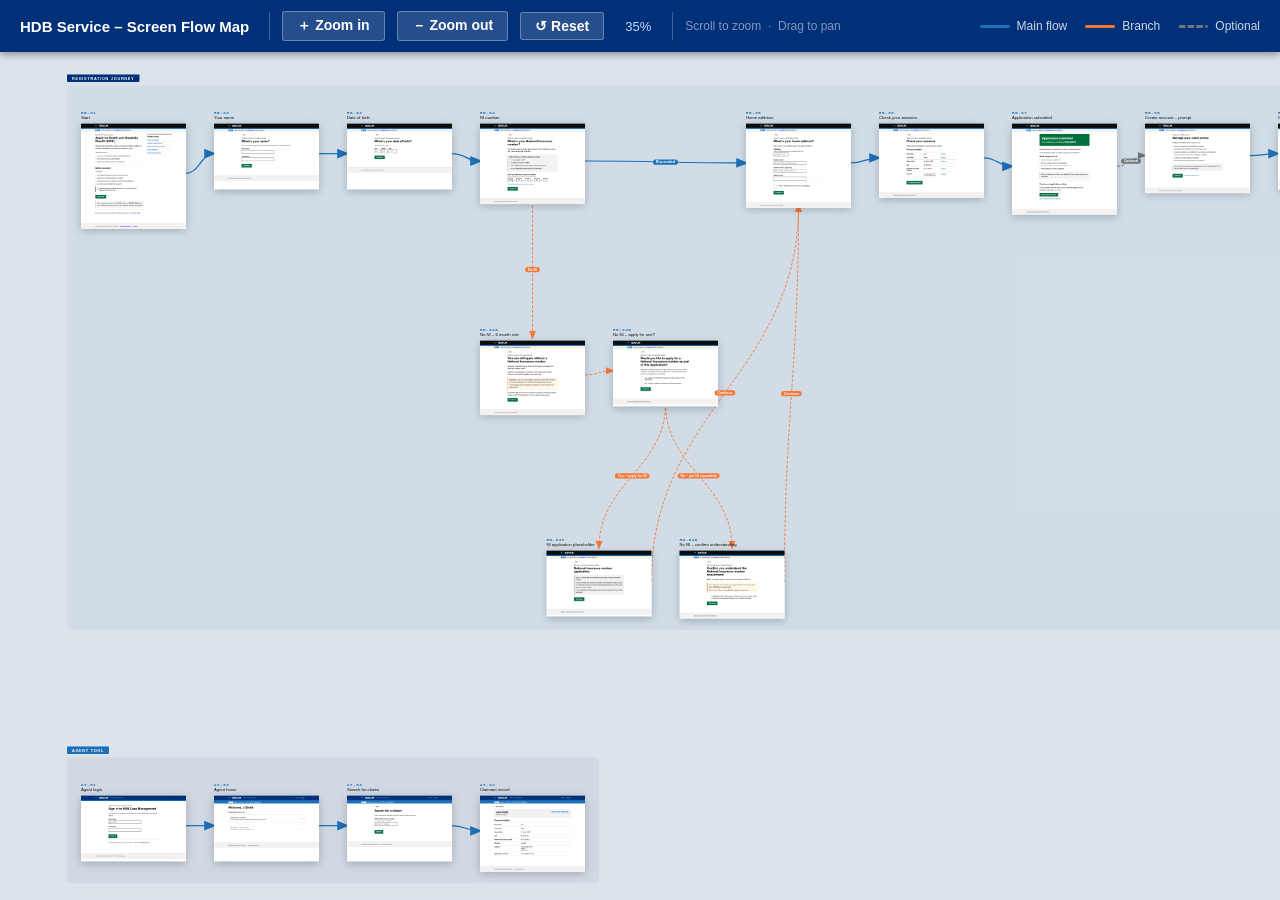
==== commit 707ba177: "Fix RG-04b image not rendering - remove question mark from filename" ====
--- a/flow-map.html
+++ b/flow-map.html
@@ -127,7 +127,7 @@
   { id:'RG-12',  code:'RG-12',  name:'Account created',              file:'RG-12 – Account created',                x:4620, y:80   },
   // No NI branch – row 1
   { id:'RG-04a', code:'RG-04a', name:'No NI – 6 month rule',         file:'RG-04a – No NI – 6 month rule',          x:1200, y:700  },
-  { id:'RG-04b', code:'RG-04b', name:'No NI – apply for one?',       file:'RG-04b – No NI – apply for one?',        x:1580, y:700  },
+  { id:'RG-04b', code:'RG-04b', name:'No NI – apply for one?',       file:'RG-04b – No NI – apply for one',         x:1580, y:700  },
   // No NI branch – row 2
   { id:'RG-04c', code:'RG-04c', name:'NI application placeholder',   file:'RG-04c – NI application placeholder',    x:1390, y:1300 },
   { id:'RG-04d', code:'RG-04d', name:'No NI – confirm understanding',file:'RG-04d – No NI – confirm understanding', x:1770, y:1300 },
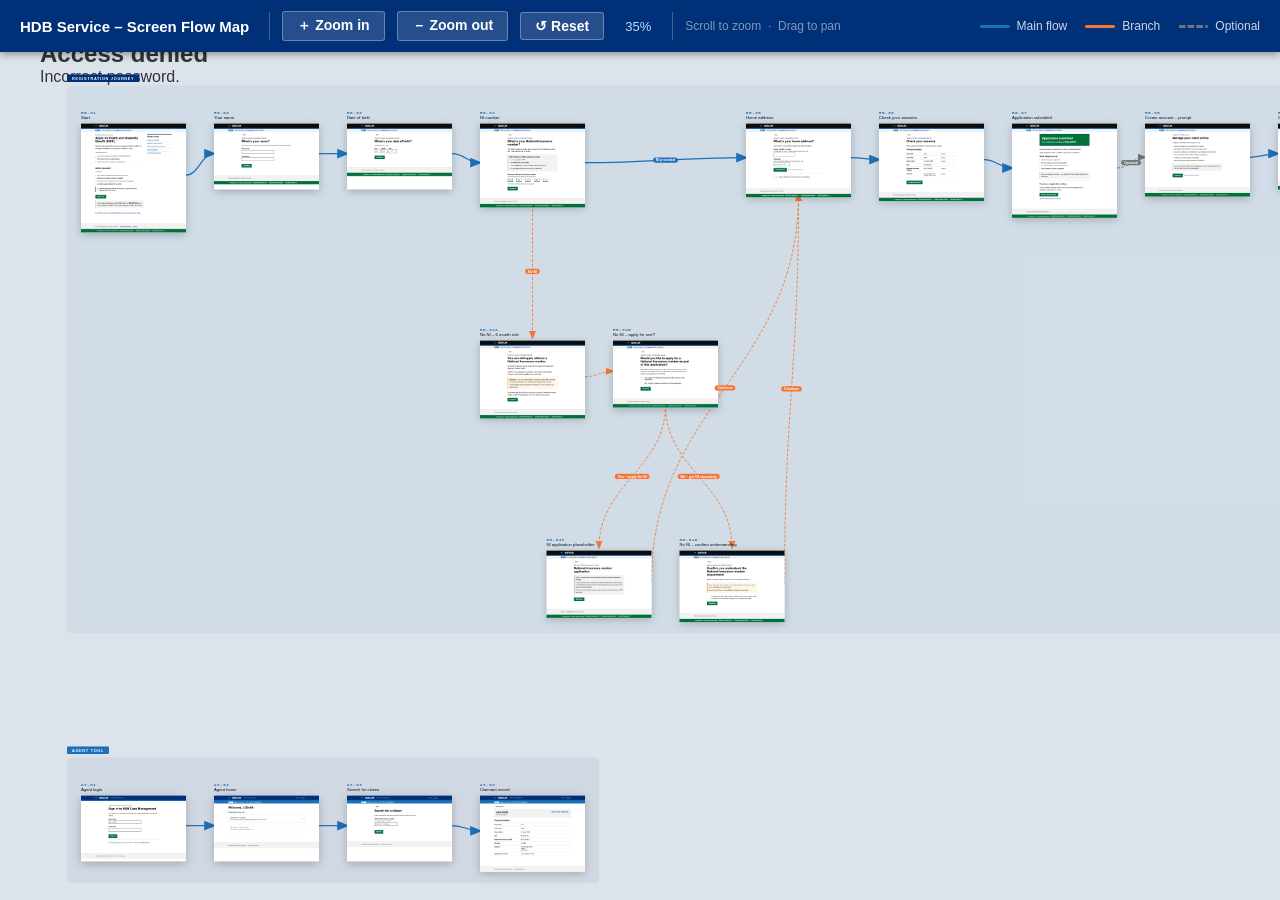
==== commit 03c8ec0e: "Add password protection to all four prototypes" ====
--- a/flow-map.html
+++ b/flow-map.html
@@ -78,6 +78,14 @@
 </style>
 </head>
 <body>
+<script>
+  (function() {
+    var pwd = prompt("Enter password to access this prototype:");
+    if (pwd !== "wijrebfgwirbgfirw!@\xa3&\xa3&^") {
+      document.body.innerHTML = "<div style='font-family:sans-serif;padding:40px;color:#333'><h2>Access denied</h2><p>Incorrect password.</p></div>";
+    }
+  })();
+</script>
 
 <div id="toolbar">
   <h1>HDB Service – Screen Flow Map</h1>
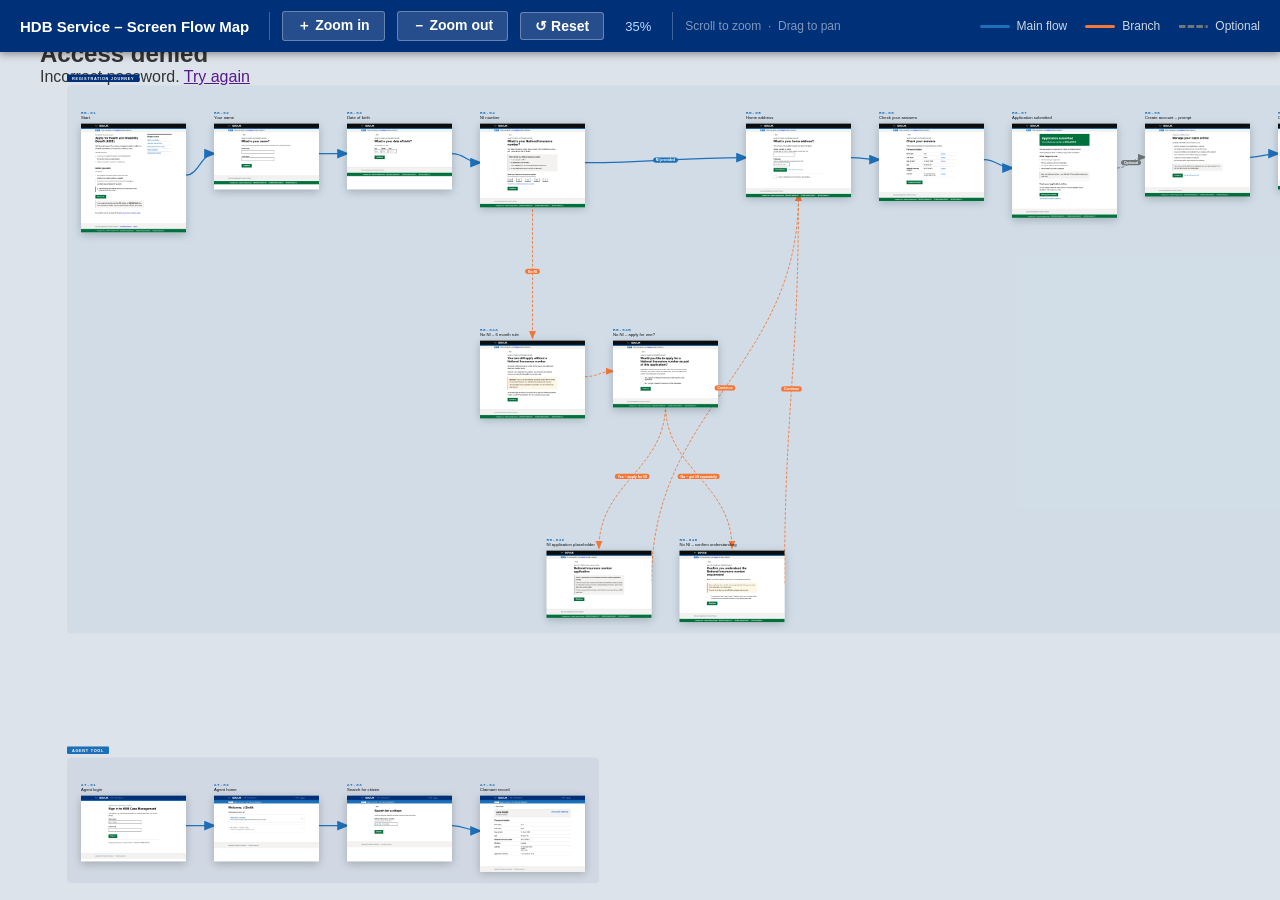
==== commit f3db29b4: "Fix prototype password — bypass bug on cancel/wrong password" ====
--- a/flow-map.html
+++ b/flow-map.html
@@ -5,7 +5,7 @@
 <title>HDB Service – Screen Flow Map</title>
 <style>
 * { box-sizing: border-box; margin: 0; padding: 0; }
-body { background: #dde3ea; font-family: 'Segoe UI', Arial, sans-serif; overflow: hidden; height: 100vh; }
+body { display: none; background: #dde3ea; font-family: 'Segoe UI', Arial, sans-serif; overflow: hidden; height: 100vh; }
 
 #toolbar {
   position: fixed; top: 0; left: 0; right: 0; z-index: 100;
@@ -81,8 +81,11 @@
 <script>
   (function() {
     var pwd = prompt("Enter password to access this prototype:");
-    if (pwd !== "wijrebfgwirbgfirw!@\xa3&\xa3&^") {
-      document.body.innerHTML = "<div style='font-family:sans-serif;padding:40px;color:#333'><h2>Access denied</h2><p>Incorrect password.</p></div>";
+    if (pwd === "wijrebfgwirbgfirw!@\xa3&\xa3&^") {
+      document.body.style.display = 'block';
+    } else {
+      document.body.style.display = 'block';
+      document.body.innerHTML = "<div style='font-family:sans-serif;padding:40px;color:#333'><h2>Access denied</h2><p>Incorrect password. <a href=''>Try again</a></p></div>";
     }
   })();
 </script>
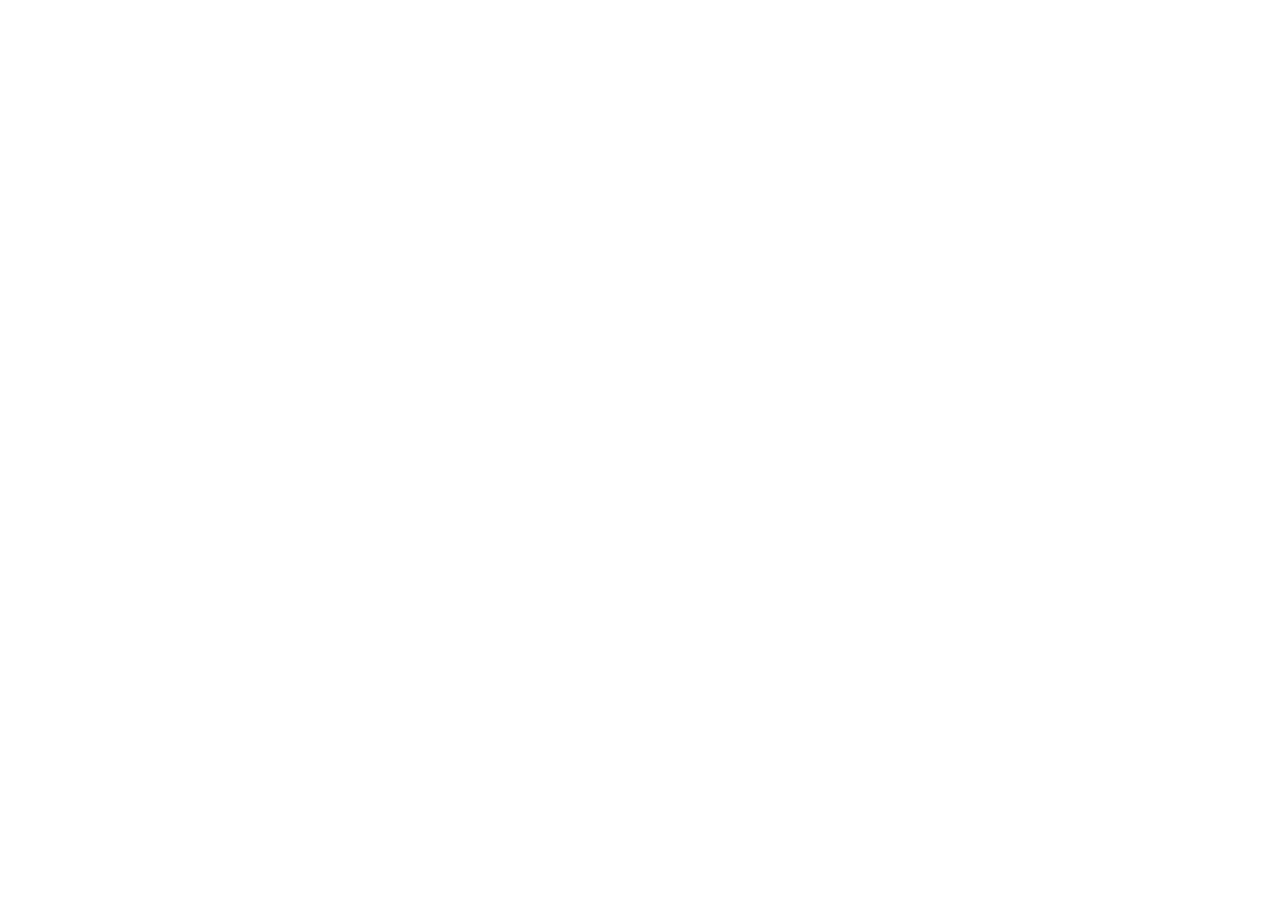
==== commit d26edae0: "Improve password protection — hashed overlay, fix bypass bugs, update component showcase" ====
--- a/flow-map.html
+++ b/flow-map.html
@@ -80,13 +80,34 @@
 <body>
 <script>
   (function() {
-    var pwd = prompt("Enter password to access this prototype:");
-    if (pwd === "wijrebfgwirbgfirw!@\xa3&\xa3&^") {
-      document.body.style.display = 'block';
-    } else {
-      document.body.style.display = 'block';
-      document.body.innerHTML = "<div style='font-family:sans-serif;padding:40px;color:#333'><h2>Access denied</h2><p>Incorrect password. <a href=''>Try again</a></p></div>";
+    var HASH = '382ad70eaa9292d3ce5176937ac29276cef939415721417e9f639dfdb575b535';
+    var overlay = document.createElement('div');
+    overlay.style.cssText = 'position:fixed;top:0;left:0;width:100%;height:100%;background:#fff;z-index:99999;display:flex;align-items:center;justify-content:center;font-family:sans-serif;';
+    overlay.innerHTML = '<div style="max-width:400px;width:100%;padding:40px;border:1px solid #b1b4b6;">'
+      + '<h1 style="font-size:24px;font-weight:700;margin:0 0 16px;">Enter password</h1>'
+      + '<p style="margin:0 0 16px;color:#505a5f;">This prototype is password protected.</p>'
+      + '<div id="pw-error" style="display:none;color:#d4351c;font-weight:700;margin-bottom:12px;">Incorrect password</div>'
+      + '<input id="pw-input" type="password" style="width:100%;padding:8px;font-size:16px;border:2px solid #0b0c0c;margin-bottom:16px;box-sizing:border-box;" placeholder="Password" />'
+      + '<button id="pw-submit" style="background:#00703c;color:#fff;border:none;padding:10px 20px;font-size:16px;font-weight:700;cursor:pointer;">Continue</button>'
+      + '</div>';
+    document.body.appendChild(overlay);
+
+    function check() {
+      var val = document.getElementById('pw-input').value;
+      crypto.subtle.digest('SHA-256', new TextEncoder().encode(val)).then(function(buf) {
+        var hex = Array.from(new Uint8Array(buf)).map(function(b){ return b.toString(16).padStart(2,'0'); }).join('');
+        if (hex === HASH) {
+          overlay.remove();
+        } else {
+          document.getElementById('pw-error').style.display = 'block';
+          document.getElementById('pw-input').value = '';
+          document.getElementById('pw-input').focus();
+        }
+      });
     }
+
+    document.getElementById('pw-submit').addEventListener('click', check);
+    document.getElementById('pw-input').addEventListener('keydown', function(e){ if (e.key === 'Enter') check(); });
   })();
 </script>
 
